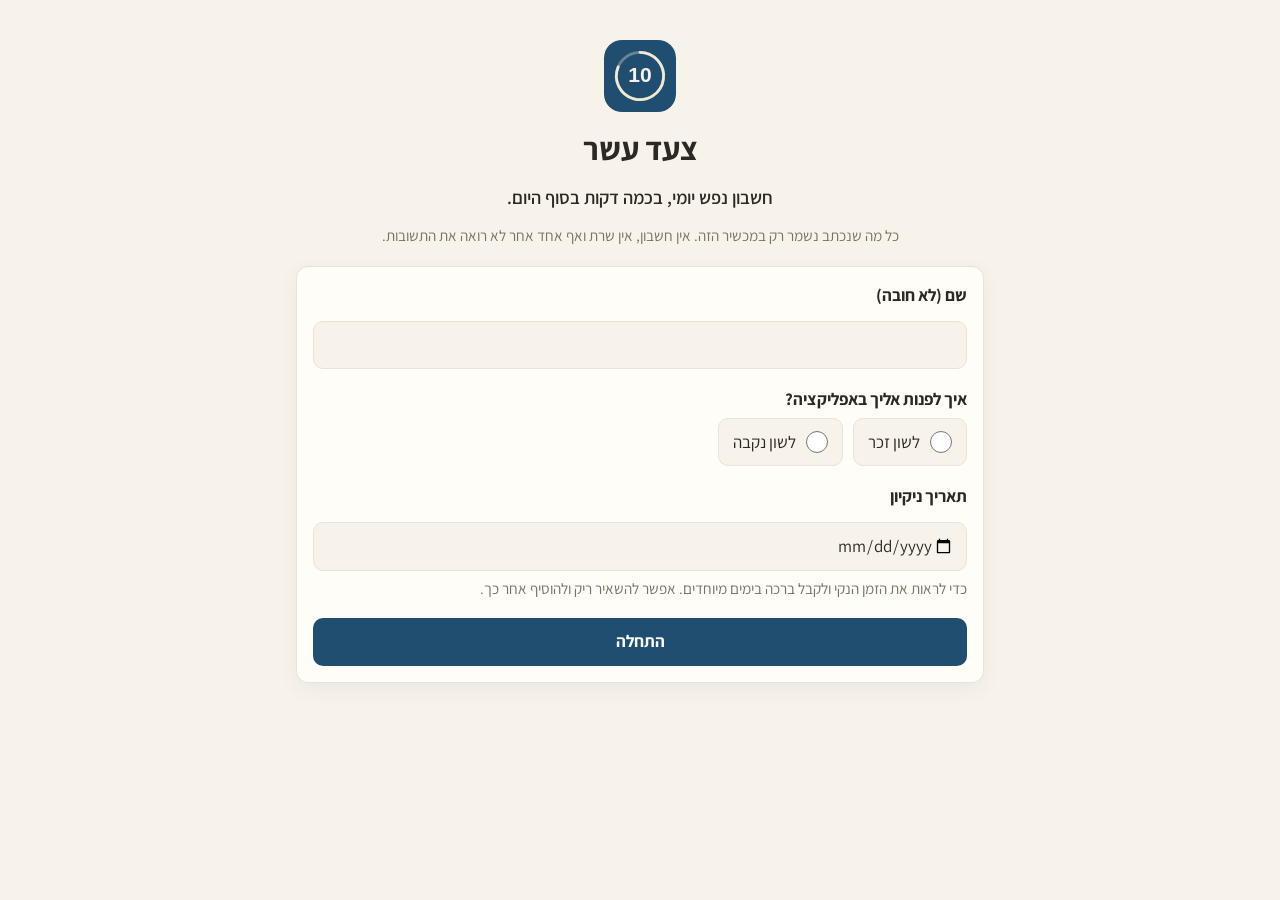
==== index.html @ bf59251d "Step Ten: free, offline daily inventory app Static PWA, all data on the device. Setup with name, gen" ====
<!doctype html>
<html lang="he" dir="rtl">
  <head>
    <meta charset="utf-8" />
    <meta name="viewport" content="width=device-width, initial-scale=1, viewport-fit=cover" />
    <title>צעד עשר</title>
    <meta name="description" content="חשבון נפש יומי. הכול נשמר רק במכשיר שלך." />
    <meta name="theme-color" content="#f7f3eb" media="(prefers-color-scheme: light)" />
    <meta name="theme-color" content="#1a1712" media="(prefers-color-scheme: dark)" />
    <meta name="apple-mobile-web-app-capable" content="yes" />
    <meta name="mobile-web-app-capable" content="yes" />
    <meta name="apple-mobile-web-app-title" content="צעד עשר" />
    <meta name="apple-mobile-web-app-status-bar-style" content="default" />
    <link rel="manifest" href="manifest.webmanifest" />
    <link rel="icon" href="icons/icon.svg" type="image/svg+xml" />
    <link rel="apple-touch-icon" href="icons/apple-touch-icon.png" />
    <link rel="preconnect" href="https://fonts.googleapis.com" />
    <link rel="preconnect" href="https://fonts.gstatic.com" crossorigin />
    <link rel="stylesheet" href="https://fonts.googleapis.com/css2?family=Assistant:wght@400;600;700;800&display=swap" />
    <link rel="stylesheet" href="styles.css" />
  </head>
  <body>
    <main id="app" class="page" aria-live="polite"></main>
    <nav id="nav" class="bottom-nav" aria-label="ניווט ראשי" hidden></nav>
    <div id="toast" class="toast" role="status" aria-live="polite"></div>
    <div id="print-root" class="print-root" aria-hidden="true"></div>
    <noscript>כדי להשתמש באפליקציה צריך להפעיל JavaScript.</noscript>
    <script src="app.js"></script>
  </body>
</html>
---- styles.css ----
:root {
  color-scheme: light dark;
  --bg: #f7f3eb;
  --surface: #fffdf8;
  --text: #2c2823;
  --muted: #7a7265;
  --line: #eae2d4;
  --accent: #2e6a94;
  --accent-2: #1f4e70;
  --accent-soft: #e8f0f6;
  --accent-line: #d5e4f0;
  --on-accent: #ffffff;
  --danger: #b0453b;
  --green: #2a5443;
  --green-soft: #e5eee8;
  --amber: #a8742a;
  --amber-soft: #f7ecd9;
  --radius: 12px;
  --shadow: 0 6px 20px rgba(70, 55, 30, 0.06);
  --nav-h: 64px;
}

@media (prefers-color-scheme: dark) {
  :root {
    --bg: #1a1712;
    --surface: #241f19;
    --text: #f3ece0;
    --muted: #b3a895;
    --line: #3a332a;
    --accent: #7fb4da;
    --accent-2: #a9cde6;
    --accent-soft: #1e2a33;
    --accent-line: #2c3b45;
    --on-accent: #10202c;
    --danger: #e9948b;
    --green: #86c5a4;
    --green-soft: #1b2a23;
    --amber: #e3b56f;
    --amber-soft: #33291b;
    --shadow: none;
  }
}

* {
  box-sizing: border-box;
}

html {
  -webkit-text-size-adjust: 100%;
}

body {
  margin: 0;
  min-height: 100vh;
  background: var(--bg);
  color: var(--text);
  font-family: "Assistant", "Segoe UI", Arial, "Noto Sans Hebrew", sans-serif;
  font-size: 17px;
  line-height: 1.5;
  -webkit-font-smoothing: antialiased;
  overflow-x: hidden;
}

button,
input,
textarea,
select {
  font: inherit;
  color: inherit;
}

button {
  cursor: pointer;
}

button:disabled {
  cursor: not-allowed;
  opacity: 0.45;
}

:focus-visible {
  outline: 3px solid var(--accent);
  outline-offset: 2px;
}

h1,
h2,
p {
  margin: 0;
}

.page {
  width: min(100%, 720px);
  margin: 0 auto;
  padding: max(16px, env(safe-area-inset-top)) 16px calc(var(--nav-h) + 40px + env(safe-area-inset-bottom));
  display: grid;
  gap: 14px;
}

.page-title {
  font-size: 1.5rem;
  line-height: 1.25;
  padding-top: 6px;
}

.card {
  background: var(--surface);
  border: 1px solid var(--line);
  border-radius: var(--radius);
  box-shadow: var(--shadow);
  padding: 16px;
}

.muted {
  color: var(--muted);
  font-size: 0.95rem;
}

.warning {
  padding: 12px 14px;
  border-radius: var(--radius);
  background: var(--amber-soft);
  color: var(--amber);
  font-weight: 600;
}

/* כפתורים */

.primary-button,
.ghost-button,
.danger-button,
.file-button {
  display: inline-flex;
  align-items: center;
  justify-content: center;
  gap: 6px;
  min-height: 48px;
  padding: 10px 18px;
  border-radius: 10px;
  font-weight: 700;
  text-align: center;
  text-decoration: none;
  border: 1px solid transparent;
}

.primary-button {
  background: var(--accent-2);
  color: var(--on-accent);
}

@media (prefers-color-scheme: dark) {
  .primary-button {
    background: var(--accent);
  }
}

.ghost-button,
.file-button {
  background: var(--surface);
  border-color: var(--accent-line);
  color: var(--accent-2);
}

.danger-button {
  background: transparent;
  border-color: color-mix(in srgb, var(--danger) 40%, var(--line));
  color: var(--danger);
}

.small {
  min-height: 44px;
  padding: 8px 14px;
  font-size: 0.95rem;
}

.tiny {
  min-height: 44px;
  min-width: 44px;
  padding: 6px 10px;
  font-size: 0.85rem;
  font-weight: 600;
}

.wide {
  width: 100%;
}

.link-button {
  justify-self: start;
  min-height: 44px;
  padding: 8px 0;
  border: 0;
  background: none;
  color: var(--accent-2);
  font-weight: 700;
  text-decoration: underline;
  text-underline-offset: 3px;
}

.icon-button {
  width: 48px;
  height: 48px;
  border-radius: 50%;
  border: 1px solid var(--accent-line);
  background: var(--surface);
  color: var(--accent-2);
  font-size: 1.6rem;
  line-height: 1;
}

.action-row {
  display: flex;
  flex-wrap: wrap;
  gap: 10px;
}

.action-row > * {
  flex: 1 1 140px;
}

.inline-actions {
  display: flex;
  gap: 8px;
  flex-wrap: wrap;
}

/* טפסים */

.text-input,
.answer-area {
  width: 100%;
  min-height: 48px;
  padding: 10px 12px;
  border: 1px solid var(--line);
  border-radius: 10px;
  background: var(--bg);
  color: var(--text);
}

.answer-area {
  display: block;
  resize: vertical;
  line-height: 1.55;
  font-size: 17px;
}

.text-input:focus,
.answer-area:focus {
  outline: none;
  border-color: var(--accent);
  box-shadow: 0 0 0 3px var(--accent-soft);
}

.field {
  display: grid;
  gap: 6px;
  margin: 0;
  padding: 0;
  border: 0;
  min-width: 0;
}

.field > span,
.field > legend {
  font-weight: 700;
  padding: 0;
  margin-bottom: 6px;
}

.choice-row {
  display: flex;
  flex-wrap: wrap;
  gap: 10px;
}

.choice {
  display: inline-flex;
  align-items: center;
  flex-wrap: wrap;
  gap: 10px;
  min-height: 48px;
  padding: 6px 14px;
  border: 1px solid var(--line);
  border-radius: 10px;
  background: var(--bg);
  cursor: pointer;
}

.choice input[type="radio"] {
  width: 22px;
  height: 22px;
  margin: 0;
  accent-color: var(--accent-2);
}

.choice:has(input:checked) {
  border-color: var(--accent);
  background: var(--accent-soft);
}

.stack {
  display: grid;
  gap: 14px;
}

.file-button {
  position: relative;
  overflow: hidden;
  cursor: pointer;
}

.file-button input {
  position: absolute;
  inset: 0;
  opacity: 0;
  cursor: pointer;
}

.inline-form {
  display: flex;
  flex-wrap: wrap;
  align-items: end;
  gap: 10px;
}

.compact {
  flex: 0 1 160px;
}

.time-input,
.date-input {
  direction: ltr;
  text-align: right;
}

/* פתיחה */

.setup {
  display: grid;
  gap: 12px;
  padding-top: 24px;
  text-align: center;
}

.setup-icon {
  justify-self: center;
  border-radius: 18px;
}

.setup h1 {
  font-size: 2rem;
}

.lead {
  font-size: 1.15rem;
  font-weight: 600;
}

.setup-form {
  display: grid;
  gap: 18px;
  margin-top: 8px;
  text-align: right;
}

/* מסך היום */

.hero {
  display: grid;
  gap: 10px;
  background: linear-gradient(135deg, color-mix(in srgb, var(--accent) 14%, var(--surface)), var(--surface) 60%);
}

.hero h1 {
  font-size: 1.6rem;
  line-height: 1.25;
}

.quick-grid {
  display: grid;
  grid-template-columns: 1fr 1fr;
  gap: 10px;
}

.quick-card {
  display: grid;
  gap: 2px;
  min-height: 72px;
  text-align: right;
  color: var(--text);
}

.quick-card span {
  color: var(--muted);
  font-size: 0.9rem;
}

.status-chip {
  display: inline-block;
  justify-self: start;
  padding: 2px 10px;
  border-radius: 999px;
  font-size: 0.85rem;
  font-weight: 700;
  background: var(--accent-soft);
  color: var(--accent-2);
}

.status-completed {
  background: var(--green-soft);
  color: var(--green);
}

.status-partial {
  background: var(--amber-soft);
  color: var(--amber);
}

.install-hint {
  display: grid;
  gap: 10px;
  border-color: var(--accent-line);
  background: var(--accent-soft);
}

.install-steps {
  margin: 6px 0 0;
  padding-inline-start: 20px;
  display: grid;
  gap: 4px;
}

.share-glyph {
  display: inline-block;
  padding: 0 4px;
  border: 1px solid var(--accent-line);
  border-radius: 6px;
  font-size: 0.85em;
}

.entry-header {
  display: grid;
  gap: 8px;
}

.entry-header-top {
  display: flex;
  justify-content: space-between;
  align-items: start;
  gap: 10px;
}

.entry-header h1 {
  font-size: 1.2rem;
  line-height: 1.3;
}

.progress-line {
  font-size: 0.95rem;
  color: var(--muted);
}

.autosave {
  color: var(--green);
  font-weight: 700;
}

.progress-track {
  height: 6px;
  border-radius: 999px;
  background: var(--line);
  overflow: hidden;
}

.progress-fill {
  height: 100%;
  background: var(--accent);
  transition: width 0.3s ease;
}

.question-stack {
  display: grid;
  gap: 12px;
}

.question-card {
  display: grid;
  gap: 10px;
}

.question-head {
  display: flex;
  align-items: start;
  justify-content: space-between;
  gap: 8px;
}

.question-title {
  font-size: 1.08rem;
  line-height: 1.4;
  font-weight: 700;
}

.question-tools {
  display: flex;
  gap: 4px;
  flex-shrink: 0;
}

.dictation-hint {
  font-size: 0.82rem;
  color: var(--muted);
}

.add-question {
  min-height: 48px;
  border: 1px dashed var(--accent-line);
  border-radius: var(--radius);
  background: transparent;
  color: var(--accent-2);
  font-weight: 700;
}

.question-nav {
  display: grid;
  grid-template-columns: 1fr 1fr;
  gap: 10px;
}

.hidden-questions {
  display: grid;
  gap: 8px;
}

.hidden-question {
  display: flex;
  align-items: center;
  justify-content: space-between;
  gap: 10px;
  padding: 10px 14px;
  color: var(--muted);
}

.danger-zone {
  display: grid;
  padding-top: 8px;
}

/* חלון */

.dialog-backdrop {
  position: fixed;
  inset: 0;
  z-index: 40;
  background: rgba(20, 16, 10, 0.45);
}

.dialog {
  position: fixed;
  z-index: 41;
  left: 50%;
  bottom: max(16px, env(safe-area-inset-bottom));
  transform: translateX(-50%);
  width: min(calc(100% - 24px), 560px);
  max-height: calc(100vh - 40px);
  overflow-y: auto;
  display: grid;
  gap: 12px;
}

.dialog h2 {
  font-size: 1.2rem;
}

.dialog-question {
  padding: 10px 12px;
  border-radius: 10px;
  background: var(--bg);
}

.scope-options {
  display: grid;
  gap: 8px;
}

.scope-options .date-input {
  flex: 1 1 140px;
  min-height: 44px;
}

/* היסטוריה */

.group-label {
  font-size: 0.95rem;
  color: var(--muted);
  font-weight: 700;
  margin-top: 6px;
}

.history-group {
  display: grid;
  gap: 10px;
}

.history-card {
  display: grid;
  gap: 10px;
}

.history-main {
  display: grid;
  gap: 4px;
  min-width: 0;
}

.history-preview {
  font-size: 0.92rem;
  overflow-wrap: anywhere;
}

.empty-state {
  display: grid;
  gap: 10px;
  justify-items: start;
}

/* לוח שנה */

.calendar-head {
  display: flex;
  align-items: center;
  justify-content: space-between;
  gap: 8px;
}

.calendar-title {
  text-align: center;
}

.calendar-title h2 {
  font-size: 1.2rem;
}

.calendar-daynames,
.calendar-grid {
  display: grid;
  grid-template-columns: repeat(7, minmax(0, 1fr));
  gap: 4px;
}

.calendar-daynames span {
  text-align: center;
  color: var(--muted);
  font-size: 0.85rem;
  font-weight: 700;
}

.calendar-day {
  display: grid;
  justify-items: center;
  align-content: center;
  gap: 2px;
  min-height: 46px;
  padding: 4px 0;
  border: 1px solid var(--line);
  border-radius: 10px;
  background: var(--surface);
  font-weight: 700;
}

.calendar-day.is-today {
  border-color: var(--accent);
  box-shadow: inset 0 0 0 1px var(--accent);
}

.calendar-day.selected {
  background: var(--accent-soft);
}

.day-dot {
  width: 7px;
  height: 7px;
  border-radius: 50%;
}

.dot-completed {
  background: var(--green);
}

.dot-partial {
  background: var(--amber);
}

.calendar-legend {
  display: flex;
  flex-wrap: wrap;
  gap: 14px;
  font-size: 0.85rem;
  color: var(--muted);
}

.legend::before {
  content: "";
  display: inline-block;
  width: 9px;
  height: 9px;
  margin-inline-end: 5px;
  border-radius: 50%;
}

.legend-completed::before {
  background: var(--green);
}

.legend-partial::before {
  background: var(--amber);
}

.legend-today::before {
  border-radius: 3px;
  border: 2px solid var(--accent);
}

.calendar-day-panel {
  display: grid;
  gap: 10px;
}

.calendar-day-panel h2 {
  font-size: 1.1rem;
}

/* הגדרות */

.settings-block {
  display: grid;
  gap: 10px;
}

.settings-block h2 {
  font-size: 1.15rem;
}

/* ניווט תחתון */

.bottom-nav {
  position: fixed;
  inset-inline: 0;
  bottom: 0;
  z-index: 30;
  display: grid;
  grid-template-columns: repeat(4, 1fr);
  padding: 6px 8px max(6px, env(safe-area-inset-bottom));
  background: color-mix(in srgb, var(--surface) 94%, transparent);
  border-top: 1px solid var(--line);
  backdrop-filter: blur(10px);
}

.bottom-nav[hidden] {
  display: none;
}

.nav-item {
  display: grid;
  justify-items: center;
  gap: 2px;
  min-height: 52px;
  padding: 4px 0;
  border: 0;
  border-radius: 10px;
  background: none;
  color: var(--muted);
  font-size: 0.8rem;
  font-weight: 700;
}

.nav-item svg {
  width: 24px;
  height: 24px;
  fill: none;
  stroke: currentColor;
  stroke-width: 1.8;
  stroke-linecap: round;
  stroke-linejoin: round;
}

.nav-item.active {
  color: var(--accent-2);
  background: var(--accent-soft);
}

.toast {
  position: fixed;
  z-index: 60;
  left: 50%;
  bottom: calc(var(--nav-h) + 20px + env(safe-area-inset-bottom));
  transform: translate(-50%, 20px);
  max-width: calc(100% - 32px);
  padding: 10px 16px;
  border-radius: 10px;
  background: var(--text);
  color: var(--bg);
  font-weight: 600;
  opacity: 0;
  pointer-events: none;
  transition: opacity 0.2s ease, transform 0.2s ease;
}

.toast.visible {
  opacity: 1;
  transform: translate(-50%, 0);
}

.print-root {
  display: none;
}

/* הדפסה: רק הרשומה, בשחור על לבן */

@media print {
  @page {
    margin: 16mm;
  }

  body {
    background: #fff;
    color: #000;
    font-size: 12pt;
  }

  #app,
  #nav,
  #toast {
    display: none !important;
  }

  .print-root {
    display: block;
  }

  .print-sheet h1 {
    font-size: 18pt;
    margin-bottom: 4pt;
  }

  .print-meta {
    color: #444;
    margin-bottom: 14pt;
    padding-bottom: 8pt;
    border-bottom: 1px solid #999;
  }

  .print-item {
    break-inside: avoid;
    margin-bottom: 12pt;
  }

  .print-question {
    font-weight: 700;
    margin-bottom: 3pt;
  }

  .print-answer {
    white-space: pre-wrap;
    min-height: 1.4em;
    padding-inline-start: 10pt;
    border-inline-start: 2px solid #ccc;
  }
}

/* זמן נקי */

.clean-time {
  display: grid;
  gap: 2px;
  text-align: center;
  border-color: var(--green-soft);
  background: linear-gradient(135deg, var(--green-soft), var(--surface) 70%);
}

.clean-days {
  font-size: 1.5rem;
  font-weight: 800;
  color: var(--green);
  line-height: 1.25;
}

.clean-detail {
  font-weight: 600;
}

/* ברכת אבן דרך */

.celebrate {
  top: 50%;
  bottom: auto;
  transform: translate(-50%, -50%);
  overflow: hidden;
  text-align: center;
  justify-items: center;
  padding: 24px 20px 20px;
  animation: celebrate-in 0.45s ease-out both;
}

.celebrate h2 {
  font-size: 1.6rem;
}

.celebrate-emoji {
  font-size: 2.6rem;
  line-height: 1;
}

.celebrate-big {
  font-size: 1.35rem;
  font-weight: 800;
  color: var(--green);
}

.confetti {
  position: absolute;
  inset: 0;
  pointer-events: none;
}

.confetti span {
  position: absolute;
  top: -12px;
  left: calc((var(--i) * 4.2%) + 1%);
  width: 8px;
  height: 12px;
  border-radius: 2px;
  background: var(--accent);
  opacity: 0;
  animation: confetti-fall 2.6s ease-in calc(var(--i) * 0.07s) 2 both;
}

.confetti span:nth-child(2n) {
  animation-duration: 3.2s;
  width: 6px;
}

.confetti span:nth-child(5n) {
  animation-duration: 2.1s;
  top: -40px;
}

.confetti span:nth-child(3n) {
  background: var(--amber);
}

.confetti span:nth-child(3n + 1) {
  background: var(--green);
}

@keyframes confetti-fall {
  0% {
    transform: translateY(0) rotate(0);
    opacity: 1;
  }
  100% {
    transform: translateY(420px) rotate(540deg);
    opacity: 0;
  }
}

@keyframes celebrate-in {
  from {
    opacity: 0;
    transform: translate(-50%, -46%) scale(0.94);
  }
  to {
    opacity: 1;
    transform: translate(-50%, -50%) scale(1);
  }
}

@media (prefers-reduced-motion: reduce) {
  *,
  *::before,
  *::after {
    animation: none !important;
    transition: none !important;
  }

  .confetti {
    display: none;
  }
}
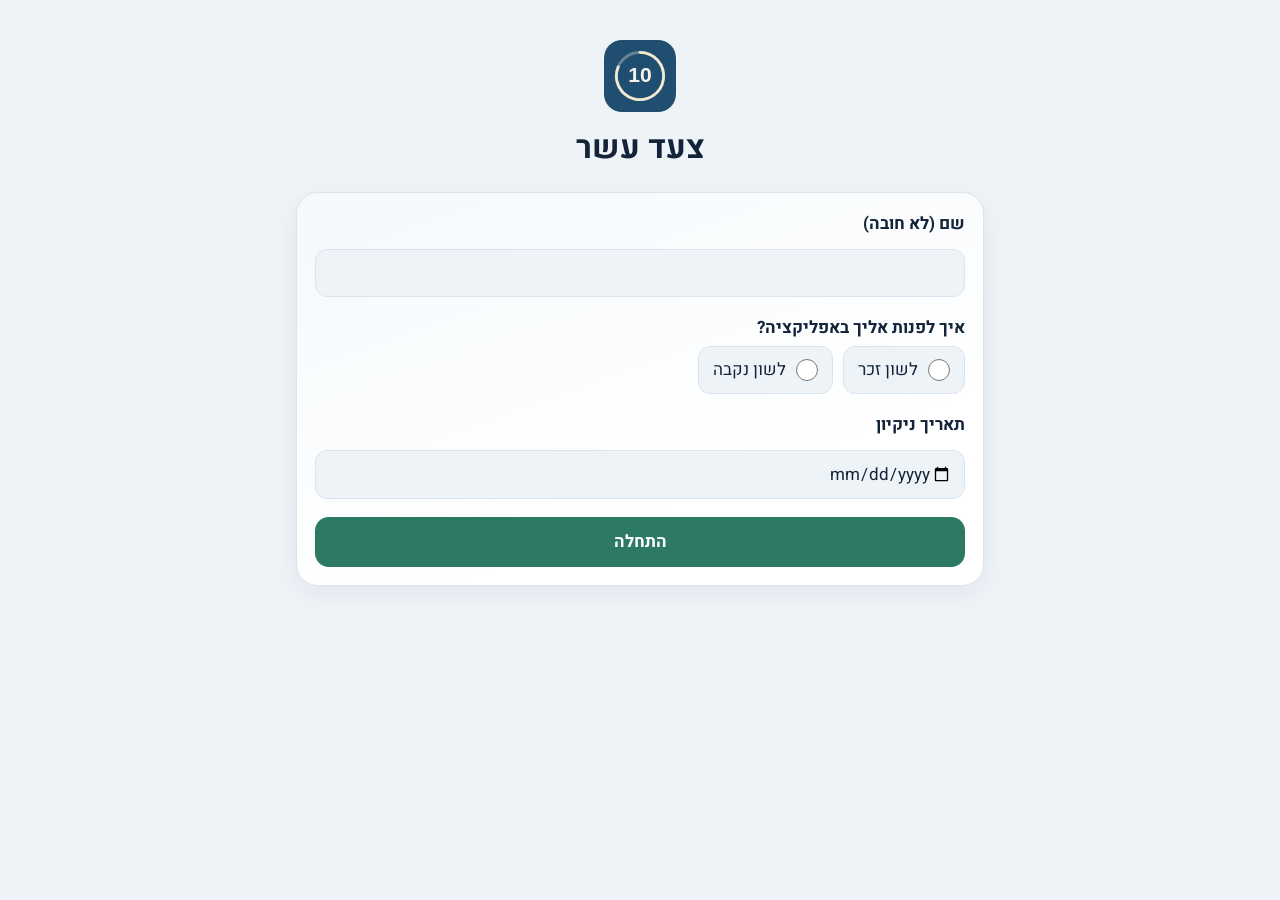
==== commit 18fa8ab2: "New look inspired by the 12 Steps app Night-blue dark theme with a matching light theme, mint accent" ====
--- a/index.html
+++ b/index.html
@@ -5,8 +5,8 @@
     <meta name="viewport" content="width=device-width, initial-scale=1, viewport-fit=cover" />
     <title>צעד עשר</title>
     <meta name="description" content="חשבון נפש יומי. הכול נשמר רק במכשיר שלך." />
-    <meta name="theme-color" content="#f7f3eb" media="(prefers-color-scheme: light)" />
-    <meta name="theme-color" content="#1a1712" media="(prefers-color-scheme: dark)" />
+    <meta name="theme-color" content="#eef3f8" media="(prefers-color-scheme: light)" />
+    <meta name="theme-color" content="#0f1a27" media="(prefers-color-scheme: dark)" />
     <meta name="apple-mobile-web-app-capable" content="yes" />
     <meta name="mobile-web-app-capable" content="yes" />
     <meta name="apple-mobile-web-app-title" content="צעד עשר" />
@@ -16,7 +16,7 @@
     <link rel="apple-touch-icon" href="icons/apple-touch-icon.png" />
     <link rel="preconnect" href="https://fonts.googleapis.com" />
     <link rel="preconnect" href="https://fonts.gstatic.com" crossorigin />
-    <link rel="stylesheet" href="https://fonts.googleapis.com/css2?family=Assistant:wght@400;600;700;800&display=swap" />
+    <link rel="stylesheet" href="https://fonts.googleapis.com/css2?family=Heebo:wght@400;500;600;700;800&display=swap" />
     <link rel="stylesheet" href="styles.css" />
   </head>
   <body>
--- a/styles.css
+++ b/styles.css
@@ -1,42 +1,54 @@
+/* צבעים בהשראת אפליקציית 12 הצעדים: כחול לילה, כרטיסים מעוגלים ומבטא מנטה. */
 :root {
   color-scheme: light dark;
-  --bg: #f7f3eb;
-  --surface: #fffdf8;
-  --text: #2c2823;
-  --muted: #7a7265;
-  --line: #eae2d4;
-  --accent: #2e6a94;
-  --accent-2: #1f4e70;
-  --accent-soft: #e8f0f6;
-  --accent-line: #d5e4f0;
+  --bg: #eef3f8;
+  --surface: #ffffff;
+  --surface-2: #f5f9fc;
+  --text: #13243a;
+  --muted: #5f7186;
+  --line: #dbe4ee;
+  --accent: #2c7a63;
+  --accent-2: #1f604c;
+  --accent-soft: #e2f1ea;
+  --accent-line: #c6e2d6;
   --on-accent: #ffffff;
+  --blue: #2f6d9e;
   --danger: #b0453b;
-  --green: #2a5443;
-  --green-soft: #e5eee8;
-  --amber: #a8742a;
-  --amber-soft: #f7ecd9;
-  --radius: 12px;
-  --shadow: 0 6px 20px rgba(70, 55, 30, 0.06);
+  --green: #2c7a63;
+  --green-soft: #e2f1ea;
+  --amber: #b07a22;
+  --amber-soft: #f8eedb;
+  --today-bg: #e2f1ea;
+  --today-line: #c6e2d6;
+  --ring-track: rgba(19, 36, 58, 0.08);
+  --radius: 22px;
+  --radius-sm: 14px;
+  --shadow: 0 8px 24px rgba(19, 36, 58, 0.06);
   --nav-h: 64px;
 }
 
 @media (prefers-color-scheme: dark) {
   :root {
-    --bg: #1a1712;
-    --surface: #241f19;
-    --text: #f3ece0;
-    --muted: #b3a895;
-    --line: #3a332a;
-    --accent: #7fb4da;
-    --accent-2: #a9cde6;
-    --accent-soft: #1e2a33;
-    --accent-line: #2c3b45;
-    --on-accent: #10202c;
-    --danger: #e9948b;
-    --green: #86c5a4;
-    --green-soft: #1b2a23;
-    --amber: #e3b56f;
-    --amber-soft: #33291b;
+    --bg: #0f1a27;
+    --surface: #152435;
+    --surface-2: #1b2e45;
+    --text: #eef2f7;
+    --muted: #8d9cb0;
+    --line: #23364c;
+    --accent: #8fd1b5;
+    --accent-2: #a6dcc5;
+    --accent-soft: #19323a;
+    --accent-line: #2a4a52;
+    --on-accent: #0f1a27;
+    --blue: #7fb4e6;
+    --danger: #f08f86;
+    --green: #8fd1b5;
+    --green-soft: #183634;
+    --amber: #f2c14e;
+    --amber-soft: #3a3020;
+    --today-bg: #183a35;
+    --today-line: #24544a;
+    --ring-track: rgba(255, 255, 255, 0.07);
     --shadow: none;
   }
 }
@@ -54,7 +66,7 @@
   min-height: 100vh;
   background: var(--bg);
   color: var(--text);
-  font-family: "Assistant", "Segoe UI", Arial, "Noto Sans Hebrew", sans-serif;
+  font-family: "Heebo", "Assistant", "Segoe UI", Arial, "Noto Sans Hebrew", sans-serif;
   font-size: 17px;
   line-height: 1.5;
   -webkit-font-smoothing: antialiased;
@@ -104,11 +116,11 @@
 }
 
 .card {
-  background: var(--surface);
+  background: linear-gradient(160deg, var(--surface-2), var(--surface) 70%);
   border: 1px solid var(--line);
   border-radius: var(--radius);
   box-shadow: var(--shadow);
-  padding: 16px;
+  padding: 18px;
 }
 
 .muted {
@@ -134,9 +146,9 @@
   align-items: center;
   justify-content: center;
   gap: 6px;
-  min-height: 48px;
+  min-height: 50px;
   padding: 10px 18px;
-  border-radius: 10px;
+  border-radius: var(--radius-sm);
   font-weight: 700;
   text-align: center;
   text-decoration: none;
@@ -144,7 +156,7 @@
 }
 
 .primary-button {
-  background: var(--accent-2);
+  background: var(--accent);
   color: var(--on-accent);
 }
 
@@ -232,7 +244,7 @@
   min-height: 48px;
   padding: 10px 12px;
   border: 1px solid var(--line);
-  border-radius: 10px;
+  border-radius: 12px;
   background: var(--bg);
   color: var(--text);
 }
@@ -281,7 +293,7 @@
   min-height: 48px;
   padding: 6px 14px;
   border: 1px solid var(--line);
-  border-radius: 10px;
+  border-radius: 12px;
   background: var(--bg);
   cursor: pointer;
 }
@@ -356,6 +368,7 @@
   font-weight: 600;
 }
 
+
 .setup-form {
   display: grid;
   gap: 18px;
@@ -363,36 +376,184 @@
   text-align: right;
 }
 
-/* מסך היום */
+/* מסך הבית */
+
+.app-header {
+  display: flex;
+  align-items: center;
+  justify-content: space-between;
+  gap: 12px;
+  padding-top: 4px;
+}
+
+.app-title {
+  color: var(--accent);
+  font-size: 1.45rem;
+  font-weight: 800;
+}
+
+.round-button {
+  display: grid;
+  place-items: center;
+  width: 48px;
+  height: 48px;
+  border-radius: 50%;
+  border: 1px solid var(--line);
+  background: var(--surface-2);
+  color: var(--accent);
+}
+
+.icon {
+  width: 24px;
+  height: 24px;
+  fill: none;
+  stroke: currentColor;
+  stroke-width: 1.8;
+  stroke-linecap: round;
+  stroke-linejoin: round;
+  flex: 0 0 auto;
+}
+
+.tone-mint {
+  color: var(--accent);
+}
+
+.tone-blue {
+  color: var(--blue);
+}
+
+.tone-muted {
+  color: var(--muted);
+}
 
 .hero {
   display: grid;
-  gap: 10px;
-  background: linear-gradient(135deg, color-mix(in srgb, var(--accent) 14%, var(--surface)), var(--surface) 60%);
+  gap: 4px;
+  padding: 2px 2px 4px;
 }
 
 .hero h1 {
-  font-size: 1.6rem;
-  line-height: 1.25;
-}
-
-.quick-grid {
-  display: grid;
-  grid-template-columns: 1fr 1fr;
-  gap: 10px;
-}
-
-.quick-card {
-  display: grid;
-  gap: 2px;
-  min-height: 72px;
+  font-size: 2rem;
+  font-weight: 800;
+  line-height: 1.2;
+}
+
+.hero-intro {
+  margin-top: 4px;
+  color: var(--muted);
+}
+
+.today-card {
+  display: flex;
+  align-items: center;
+  gap: 14px;
+  width: 100%;
+  min-height: 84px;
   text-align: right;
   color: var(--text);
+  background: var(--today-bg);
+  border-color: var(--today-line);
+}
+
+.today-dot {
+  flex: 0 0 auto;
+  width: 14px;
+  height: 14px;
+  border-radius: 50%;
+  background: var(--amber);
+  box-shadow: 0 0 0 5px color-mix(in srgb, var(--amber) 22%, transparent);
+}
+
+.today-completed .today-dot {
+  background: var(--green);
+  box-shadow: 0 0 0 5px color-mix(in srgb, var(--green) 22%, transparent);
+}
+
+.today-text {
+  flex: 1 1 auto;
+  display: grid;
+  gap: 2px;
+  min-width: 0;
+}
+
+.today-text strong {
+  font-size: 1.15rem;
+}
+
+.today-status {
+  color: var(--amber);
+  font-weight: 700;
+}
+
+.today-completed .today-status {
+  color: var(--green);
+}
+
+.chevron {
+  color: var(--muted);
+  width: 20px;
+  height: 20px;
+}
+
+.quick-grid {
+  display: grid;
+  grid-template-columns: 1fr 1fr;
+  gap: 12px;
+}
+
+.quick-card {
+  display: grid;
+  align-content: start;
+  gap: 4px;
+  min-height: 132px;
+  text-decoration: none;
+  text-align: right;
+  color: var(--text);
+}
+
+.quick-card .icon {
+  width: 28px;
+  height: 28px;
+  margin-bottom: 14px;
+}
+
+.quick-card strong {
+  font-size: 1.1rem;
+  line-height: 1.3;
 }
 
 .quick-card span {
   color: var(--muted);
-  font-size: 0.9rem;
+  font-size: 0.92rem;
+}
+
+.list-card {
+  display: flex;
+  align-items: center;
+  gap: 14px;
+  min-height: 84px;
+  text-decoration: none;
+  color: var(--text);
+}
+
+.list-card .icon:not(.chevron) {
+  width: 26px;
+  height: 26px;
+}
+
+.list-text {
+  flex: 1 1 auto;
+  display: grid;
+  gap: 2px;
+}
+
+.list-text strong {
+  font-size: 1.1rem;
+}
+
+.list-text span {
+  color: var(--muted);
+  font-size: 0.92rem;
 }
 
 .status-chip {
@@ -416,27 +577,8 @@
   color: var(--amber);
 }
 
-.install-hint {
-  display: grid;
-  gap: 10px;
-  border-color: var(--accent-line);
-  background: var(--accent-soft);
-}
-
-.install-steps {
-  margin: 6px 0 0;
-  padding-inline-start: 20px;
-  display: grid;
-  gap: 4px;
-}
-
-.share-glyph {
-  display: inline-block;
-  padding: 0 4px;
-  border: 1px solid var(--accent-line);
-  border-radius: 6px;
-  font-size: 0.85em;
-}
+
+
 
 .entry-header {
   display: grid;
@@ -507,10 +649,6 @@
   flex-shrink: 0;
 }
 
-.dictation-hint {
-  font-size: 0.82rem;
-  color: var(--muted);
-}
 
 .add-question {
   min-height: 48px;
@@ -552,7 +690,7 @@
   position: fixed;
   inset: 0;
   z-index: 40;
-  background: rgba(20, 16, 10, 0.45);
+  background: rgba(8, 14, 24, 0.55);
 }
 
 .dialog {
@@ -574,7 +712,7 @@
 
 .dialog-question {
   padding: 10px 12px;
-  border-radius: 10px;
+  border-radius: 12px;
   background: var(--bg);
 }
 
@@ -663,7 +801,7 @@
   min-height: 46px;
   padding: 4px 0;
   border: 1px solid var(--line);
-  border-radius: 10px;
+  border-radius: 12px;
   background: var(--surface);
   font-weight: 700;
 }
@@ -749,8 +887,9 @@
   bottom: 0;
   z-index: 30;
   display: grid;
-  grid-template-columns: repeat(4, 1fr);
-  padding: 6px 8px max(6px, env(safe-area-inset-bottom));
+  grid-template-columns: repeat(5, 1fr);
+  gap: 2px;
+  padding: 6px 6px max(6px, env(safe-area-inset-bottom));
   background: color-mix(in srgb, var(--surface) 94%, transparent);
   border-top: 1px solid var(--line);
   backdrop-filter: blur(10px);
@@ -767,11 +906,12 @@
   min-height: 52px;
   padding: 4px 0;
   border: 0;
-  border-radius: 10px;
+  border-radius: 12px;
   background: none;
   color: var(--muted);
-  font-size: 0.8rem;
-  font-weight: 700;
+  font-size: 0.78rem;
+  font-weight: 700;
+  white-space: nowrap;
 }
 
 .nav-item svg {
@@ -797,7 +937,7 @@
   transform: translate(-50%, 20px);
   max-width: calc(100% - 32px);
   padding: 10px 16px;
-  border-radius: 10px;
+  border-radius: 12px;
   background: var(--text);
   color: var(--bg);
   font-weight: 600;
@@ -871,22 +1011,85 @@
 /* זמן נקי */
 
 .clean-time {
-  display: grid;
-  gap: 2px;
+  display: flex;
+  align-items: center;
+  gap: 16px;
+  padding: 20px 16px;
+}
+
+.clean-ring {
+  position: relative;
+  flex: 0 0 auto;
+  width: 118px;
+  height: 118px;
+  display: grid;
+  place-content: center;
+  justify-items: center;
   text-align: center;
-  border-color: var(--green-soft);
-  background: linear-gradient(135deg, var(--green-soft), var(--surface) 70%);
-}
-
-.clean-days {
-  font-size: 1.5rem;
+}
+
+.clean-ring svg {
+  position: absolute;
+  inset: 0;
+  width: 100%;
+  height: 100%;
+}
+
+.ring-track,
+.ring-fill {
+  fill: none;
+  stroke-width: 8;
+}
+
+.ring-track {
+  stroke: var(--ring-track);
+}
+
+.ring-fill {
+  stroke: var(--green);
+  stroke-linecap: round;
+}
+
+.clean-number {
+  position: relative;
+  font-size: 2.9rem;
   font-weight: 800;
+  line-height: 1;
+  letter-spacing: -0.02em;
+}
+
+.clean-unit {
+  position: relative;
+  margin-top: 4px;
+  color: var(--muted);
+  font-size: 0.95rem;
+  font-weight: 600;
+}
+
+.clean-text {
+  flex: 1 1 auto;
+  min-width: 0;
+  display: grid;
+  gap: 4px;
+}
+
+.clean-kicker {
   color: var(--green);
+  font-size: 0.95rem;
+  font-weight: 700;
+}
+
+.clean-detail {
+  font-size: 1.2rem;
+  font-weight: 800;
   line-height: 1.25;
-}
-
-.clean-detail {
-  font-weight: 600;
+  overflow-wrap: anywhere;
+}
+
+.clean-next,
+.clean-since {
+  color: var(--muted);
+  font-size: 0.95rem;
 }
 
 /* ברכת אבן דרך */
@@ -987,3 +1190,54 @@
     display: none;
   }
 }
+
+/* מחשבות ותפילות */
+
+
+
+.journal-head {
+  display: grid;
+  gap: 4px;
+}
+
+.journal-head h1 {
+  font-size: 1.2rem;
+  line-height: 1.3;
+}
+
+.journal-card {
+  padding: 12px;
+}
+
+.journal-area {
+  min-height: 40vh;
+  line-height: 1.7;
+}
+
+.journal-item {
+  display: grid;
+  gap: 4px;
+  width: 100%;
+  min-height: 64px;
+  text-align: right;
+  color: var(--text);
+}
+
+.journal-item-date {
+  color: var(--muted);
+  font-size: 0.9rem;
+  font-weight: 700;
+}
+
+.journal-item-text {
+  font-size: 0.98rem;
+  overflow-wrap: anywhere;
+}
+
+.entry-header-top .ghost-button {
+  white-space: nowrap;
+}
+
+.quick-card {
+  padding: 18px 16px;
+}
